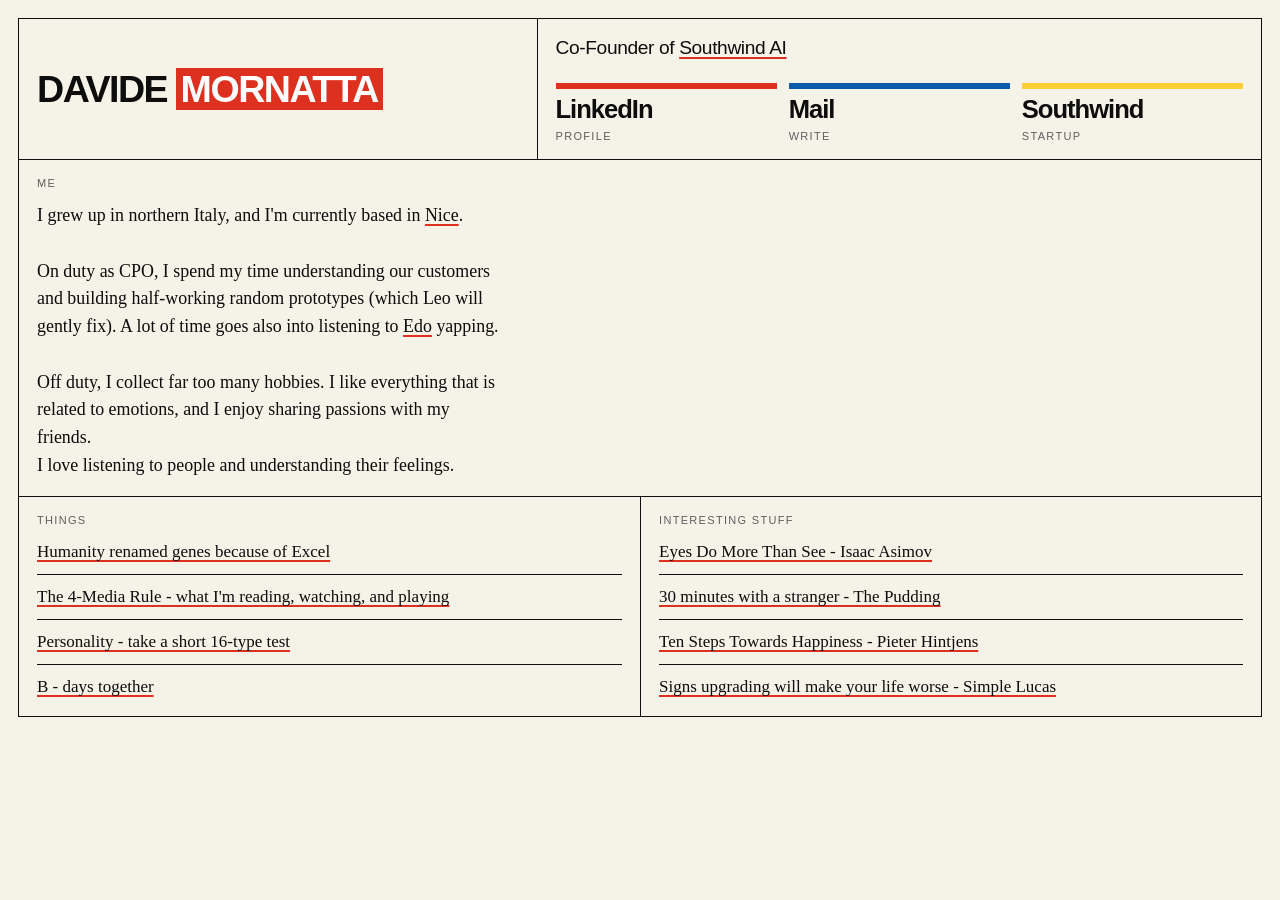
==== index.html @ 3d599c3f "Enhance personal bio in index.html by adding hyperlinks to location and references for improved inte" ====
<!DOCTYPE html>
<html lang="en">

<head>
  <meta charset="UTF-8" />
  <meta name="viewport" content="width=device-width, initial-scale=1.0" />
  <title>Davide Mornatta</title>
  <link rel="stylesheet" href="style.css" />
</head>

<body>

  <div class="board">

    <header class="cell head">
      <h1>Davide <em>Mornatta</em></h1>
    </header>

    <div class="cell fig">
      <p class="lede">Co-Founder of <a href="https://southwind.ai" target="_blank" rel="noopener">Southwind AI</a></p>
      <div class="stats">
        <a class="stat" href="https://www.linkedin.com/in/davidemornatta/" target="_blank" rel="noopener">
          <i></i>
          <b>LinkedIn</b>
          <span class="label">profile</span>
        </a>
        <a class="stat" href="mailto:davide.mornatta@southwind.ai">
          <i></i>
          <b>Mail</b>
          <span class="label">write</span>
        </a>
        <a class="stat" href="https://southwind.ai" target="_blank" rel="noopener">
          <i></i>
          <b>Southwind</b>
          <span class="label">startup</span>
        </a>
      </div>
    </div>

    <section class="cell span-12" id="me">
      <h2>Me</h2>
      <p class="me">
        I grew up in northern Italy, and I'm currently based in <a href="https://en.wikipedia.org/wiki/Nice"
          target="_blank" rel="noopener">Nice</a>. <br><br>
        On duty as CPO, I spend my time understanding our customers and building half-working random
        prototypes
        (which Leo will gently fix). A lot of time goes also into listening to <a href="https://ardoedo.it/"
          target="_blank" rel="noopener">Edo</a> yapping. <br><br>
        Off duty, I collect far too many hobbies. I like everything that is related to emotions, and I enjoy
        sharing passions with my friends. <br>
        I love listening to people and understanding their feelings.
      </p>
    </section>

    <section class="cell words" id="care">
      <h2>Things</h2>
      <ul class="care-list">
        <li><a href="excel-genes.html">Humanity renamed genes because of Excel</a></li>
        <li><a href="4media.html">The 4-Media Rule - what I'm reading, watching, and playing</a></li>
        <li><a href="personality.html">Personality - take a short 16-type test</a></li>
        <li><a href="b.html">B - days together</a></li>
      </ul>
    </section>

    <section class="cell panel" id="interesting">
      <h2>Interesting Stuff</h2>
      <ul class="care-list">
        <li><a href="http://www-graphics.stanford.edu/~tolis/toli/other/eyes.html" target="_blank" rel="noopener">Eyes
            Do More Than See - Isaac Asimov</a></li>
        <li><a href="https://pudding.cool/2025/06/hello-stranger/" target="_blank" rel="noopener">30 minutes with a
            stranger - The Pudding</a></li>
        <li><a href="http://hintjens.com/blog:99" target="_blank" rel="noopener">Ten Steps Towards Happiness - Pieter
            Hintjens</a></li>
        <li><a href="https://youtu.be/dK7YgDYlIok" target="_blank" rel="noopener">Signs upgrading will make your life
            worse - Simple Lucas</a></li>
      </ul>
    </section>

  </div>

</body>

</html>
---- style.css ----
/* Board on cream paper: grotesk for structure, Georgia for reading. */
:root {
  color-scheme: only light;
  --grotesk: "Helvetica Neue", Helvetica, Roboto, ui-sans-serif, system-ui, Arial, sans-serif;
  --serif: Georgia, "Times New Roman", serif;
  --mono: ui-monospace, "SF Mono", SFMono-Regular, Menlo, Consolas, monospace;
  --ground: #f5f2e7;
  --ink: #0d0d0d;
  --muted: #5f5f5f;
  --accent: #de301e;
  --blue: #0b5cab;
  --yellow: #ffcf33;
  --rule: 1px;
  --pad: 16px 18px;
}

*,
*::before,
*::after {
  box-sizing: border-box;
  margin: 0;
  padding: 0;
}

html {
  -webkit-text-size-adjust: 100%;
  -moz-text-size-adjust: 100%;
  text-size-adjust: 100%;
}

body {
  margin: 0;
  background: var(--ground);
  color: var(--ink);
  font: 400 17px/1.55 var(--serif);
  -webkit-font-smoothing: antialiased;
}

:focus-visible {
  outline: 3px solid var(--accent);
  outline-offset: 2px;
}

b {
  font-weight: 700;
}

/* one link rule: ink, accent as the underline */
a {
  color: inherit;
  text-decoration: underline;
  text-decoration-color: var(--accent);
  text-decoration-thickness: 1.5px;
  text-underline-offset: 3px;
  text-decoration-skip-ink: none;
}

a:hover,
a:focus-visible {
  color: var(--accent);
}

/* ---------------------------------------------------------------- the board */

.board {
  display: grid;
  grid-template-columns: repeat(12, 1fr);
  border: var(--rule) solid var(--ink);
  margin: 18px;
}

.cell {
  border-bottom: var(--rule) solid var(--ink);
  padding: var(--pad);
  min-width: 0;
  min-height: 0;
}

.board>.cell:last-child {
  border-bottom: 0;
}

.cell.head {
  grid-column: span 5;
  display: flex;
  flex-direction: column;
  justify-content: center;
}

.cell.fig {
  grid-column: span 7;
  border-left: var(--rule) solid var(--ink);
  display: flex;
  flex-direction: column;
  justify-content: center;
}

.cell.say {
  grid-column: span 5;
}

.cell.chart {
  grid-column: span 7;
  border-left: var(--rule) solid var(--ink);
}

.cell.span-12,
.board.article .cell {
  grid-column: 1 / -1;
  border-left: 0;
}

.cell.words {
  grid-column: 1 / span 6;
  border-bottom: 0;
}

.cell.panel {
  grid-column: 7 / span 6;
  border-left: var(--rule) solid var(--ink);
  border-bottom: 0;
}

.label,
.completed-date,
.result-famous-label {
  font: 500 11px/1.3 var(--grotesk);
  letter-spacing: 0.12em;
  text-transform: uppercase;
  color: var(--muted);
}

/* ---------------------------------------------------------------- type */

h1 {
  margin: 0;
  font: 700 clamp(1.45rem, 3.1vw, 2.35rem)/1.5 var(--grotesk);
  letter-spacing: -0.04em;
  text-transform: uppercase;
}

h1 em {
  font-style: normal;
  background: var(--accent);
  color: #fff;
  padding: 0 0.12em;
}

h2 {
  font: 500 11px/1.3 var(--grotesk);
  letter-spacing: 0.12em;
  text-transform: uppercase;
  color: var(--muted);
  margin: 0 0 12px;
}

.lede,
.subtitle {
  margin: 0 0 8px;
  font: 500 clamp(1rem, 1.55vw, 1.2rem)/1.35 var(--grotesk);
  letter-spacing: -0.02em;
}

.standfirst,
.me,
.rule-desc {
  margin: 0;
  max-width: 52ch;
  font: 400 clamp(1.05rem, 1.4vw, 1.15rem)/1.55 var(--serif);
}

.lede:last-child,
.subtitle:last-child {
  margin-bottom: 0;
}

.lede b {
  color: var(--accent);
  font-weight: 700;
}

/* ---------------------------------------------------------------- stats (Bauhaus primaries) */

.stats {
  display: grid;
  grid-template-columns: repeat(3, 1fr);
  gap: 12px;
  margin-top: 14px;
}

.stat {
  text-decoration: none;
  color: inherit;
}

.stat:hover,
.stat:focus-visible {
  color: inherit;
}

.stat:hover b,
.stat:focus-visible b {
  color: var(--accent);
}

.stat b {
  display: block;
  font: 700 clamp(1.05rem, 2vw, 1.6rem)/1 var(--grotesk);
  letter-spacing: -0.04em;
}

.stat .label {
  display: block;
  margin-top: 6px;
}

.stat i {
  display: block;
  width: 100%;
  height: 6px;
  margin-bottom: 8px;
}

.stat:nth-child(1) i {
  background: var(--accent);
}

.stat:nth-child(2) i {
  background: var(--blue);
}

.stat:nth-child(3) i {
  background: var(--yellow);
}

/* ---------------------------------------------------------------- lists */

.care-list,
.media-list,
.result-famous {
  list-style: none;
}

.care-list li {
  padding: 0.55rem 0;
  border-bottom: 1px solid var(--ink);
}

.care-list li:last-child {
  border-bottom: 0;
  padding-bottom: 0;
}

.care-list li:first-child {
  padding-top: 0;
}

hr {
  display: none;
}

/* ---------------------------------------------------------------- back link */

.back-link {
  font-size: 0.7em;
  text-decoration: none;
  margin-right: 0.35em;
  vertical-align: middle;
  color: var(--accent);
}

.back-link:hover {
  color: var(--ink);
}

/* ---------------------------------------------------------------- media */

.media-type,
.group-label {
  display: inline-block;
  font: 500 11px/1.3 var(--grotesk);
  letter-spacing: 0.12em;
  text-transform: uppercase;
  padding: 0.2em 0.5em;
  color: #fff;
  flex-shrink: 0;
  margin: 0;
}

.media-type.book,
.group-label.book {
  background: var(--accent);
}

.media-type.series,
.group-label.series {
  background: var(--blue);
}

.media-type.game,
.group-label.game {
  background: var(--yellow);
  color: var(--ink);
}

.current-list .media-item {
  display: flex;
  align-items: center;
  gap: 0.6rem;
  padding: 0.55rem 0;
  border-bottom: 1px solid var(--ink);
}

.current-list .media-item:last-child {
  border-bottom: none;
}

.media-title {
  font-size: 1.05rem;
}

.completed-cat {
  border-bottom: 1px solid var(--ink);
}

.completed-cat:last-child {
  border-bottom: 0;
}

.completed-cat > summary,
.completed-item > summary {
  cursor: pointer;
  list-style: none;
}

.completed-cat > summary::marker,
.completed-item > summary::marker {
  content: none;
}

.completed-cat > summary::-webkit-details-marker,
.completed-item > summary::-webkit-details-marker {
  display: none;
}

.completed-cat > summary {
  display: flex;
  align-items: center;
  gap: 0.6rem;
  padding: 0.55rem 0;
}

.completed-cat > summary::before,
.completed-item > summary::before {
  content: "+";
  font: 700 13px/1 var(--grotesk);
  flex-shrink: 0;
  width: 1em;
}

.completed-cat[open] > summary::before,
.completed-item[open] > summary::before {
  content: "−";
}

.completed-cat > .completed-list {
  padding: 0 0 0.55rem 1.6em;
}

.completed-list > li {
  padding: 0.55rem 0;
  border-bottom: 1px solid var(--ink);
}

.completed-list > li:last-child {
  border-bottom: none;
}

.completed-meta {
  display: grid;
  grid-template-columns: 1em minmax(0, 1fr) auto;
  column-gap: 0.6rem;
  align-items: baseline;
}

.completed-meta .media-title {
  min-width: 0;
}

.completed-date {
  white-space: nowrap;
}

/* ponytail: empty marker so titles without a review still sit in column 2 */
.completed-list > li.completed-item > .completed-meta::before {
  content: "";
  width: 1em;
}

.completed-comment {
  font-size: 1rem;
  color: var(--muted);
  max-width: 52ch;
  margin: 0.3rem 0 0;
}

/* ---------------------------------------------------------------- article */

.gene-list {
  list-style: none;
  font: 500 0.95rem/1.45 var(--mono);
  margin: 0.75rem 0;
  padding: 8px 12px;
  border-left: var(--rule) solid var(--accent);
}

.tldr {
  margin-top: 1.25rem;
  font-weight: 700;
  color: var(--accent);
}

.ref-list {
  font-size: 1rem;
  color: var(--muted);
  padding-left: 1.25rem;
}

.ref-list li {
  margin-bottom: 0.5rem;
}

/* ---------------------------------------------------------------- quiz */

.quiz-fieldset {
  border: none;
  padding: 0 0 1.25rem;
  margin: 0 0 1.25rem;
  border-bottom: 1px solid var(--ink);
}

.quiz-legend {
  margin-bottom: 0.75rem;
  display: block;
}

.scale-row {
  display: flex;
  align-items: center;
  gap: 0.75rem;
}

.scale-end {
  font: 500 11px/1.3 var(--grotesk);
  letter-spacing: 0.08em;
  text-transform: uppercase;
  color: var(--muted);
  white-space: nowrap;
  min-width: 7rem;
}

.scale-end:last-child {
  text-align: right;
}

.scale-options {
  display: flex;
  gap: 1.25rem;
  align-items: center;
  flex: 1;
  justify-content: center;
}

.scale-dot input[type="radio"] {
  width: 1.25rem;
  height: 1.25rem;
  accent-color: var(--accent);
  cursor: pointer;
}

.quiz-submit {
  display: inline-block;
  margin-top: 0.25rem;
  padding: 0.7em 1.4em;
  background: var(--ink);
  color: var(--ground);
  border: none;
  font: 700 13px/1 var(--grotesk);
  letter-spacing: 0.06em;
  text-transform: uppercase;
  cursor: pointer;
}

.quiz-submit:hover {
  background: var(--accent);
}

.quiz-result {
  margin-top: 1.25rem;
  padding-top: 1.25rem;
  border-top: var(--rule) solid var(--ink);
}

.quiz-result.hidden {
  display: none;
}

.result-type {
  font: 700 clamp(1.8rem, 4vw, 2.6rem)/1 var(--grotesk);
  letter-spacing: -0.04em;
  color: var(--accent);
  margin-bottom: 0.5rem;
}

.result-desc {
  color: var(--muted);
  margin-bottom: 1rem;
}

.result-famous-label {
  margin-bottom: 0.4rem;
}

.result-famous-item {
  font-size: 1rem;
  padding: 0.4rem 0;
  border-bottom: 1px solid var(--ink);
}

.result-famous-item:last-child {
  border-bottom: none;
}

/* ---------------------------------------------------------------- days together */

.together-count {
  font: 700 clamp(1.2rem, 2.4vw, 1.8rem)/1 var(--grotesk);
  letter-spacing: -0.04em;
  margin: 1rem 0;
}

.days-box {
  width: 100%;
  padding: 0.75rem;
  border: var(--rule) solid var(--ink);
  display: flex;
  flex-wrap: wrap;
  gap: 3px;
}

.day-square {
  width: 11px;
  height: 11px;
  background: var(--ink);
  flex-shrink: 0;
}

.day-square.today {
  background: var(--accent);
}

.board.article h1 {
  margin-bottom: 14px;
}

/* ---------------------------------------------------------------- stack / phone */

@media (max-width: 1079px) {

  .cell.head,
  .cell.fig,
  .cell.say,
  .cell.chart,
  .cell.words,
  .cell.panel {
    grid-column: span 12;
    grid-row: auto;
    border-left: 0;
  }

  .cell.words {
    border-bottom: var(--rule) solid var(--ink);
  }
}

@media (max-width: 700px) {
  :root {
    --pad: 14px 15px;
  }

  body {
    font-size: 16px;
  }

  .board {
    margin: 10px;
  }

  h1 {
    font-size: clamp(1.35rem, 7.2vw, 2rem);
  }

  .stats {
    grid-template-columns: 1fr;
    gap: 14px;
  }

  .stat b {
    font-size: 1.3rem;
  }

  .scale-end {
    min-width: 0;
  }

  .completed-meta {
    grid-template-columns: 1em minmax(0, 1fr);
  }

  .completed-date {
    grid-column: 2;
    justify-self: end;
  }
}
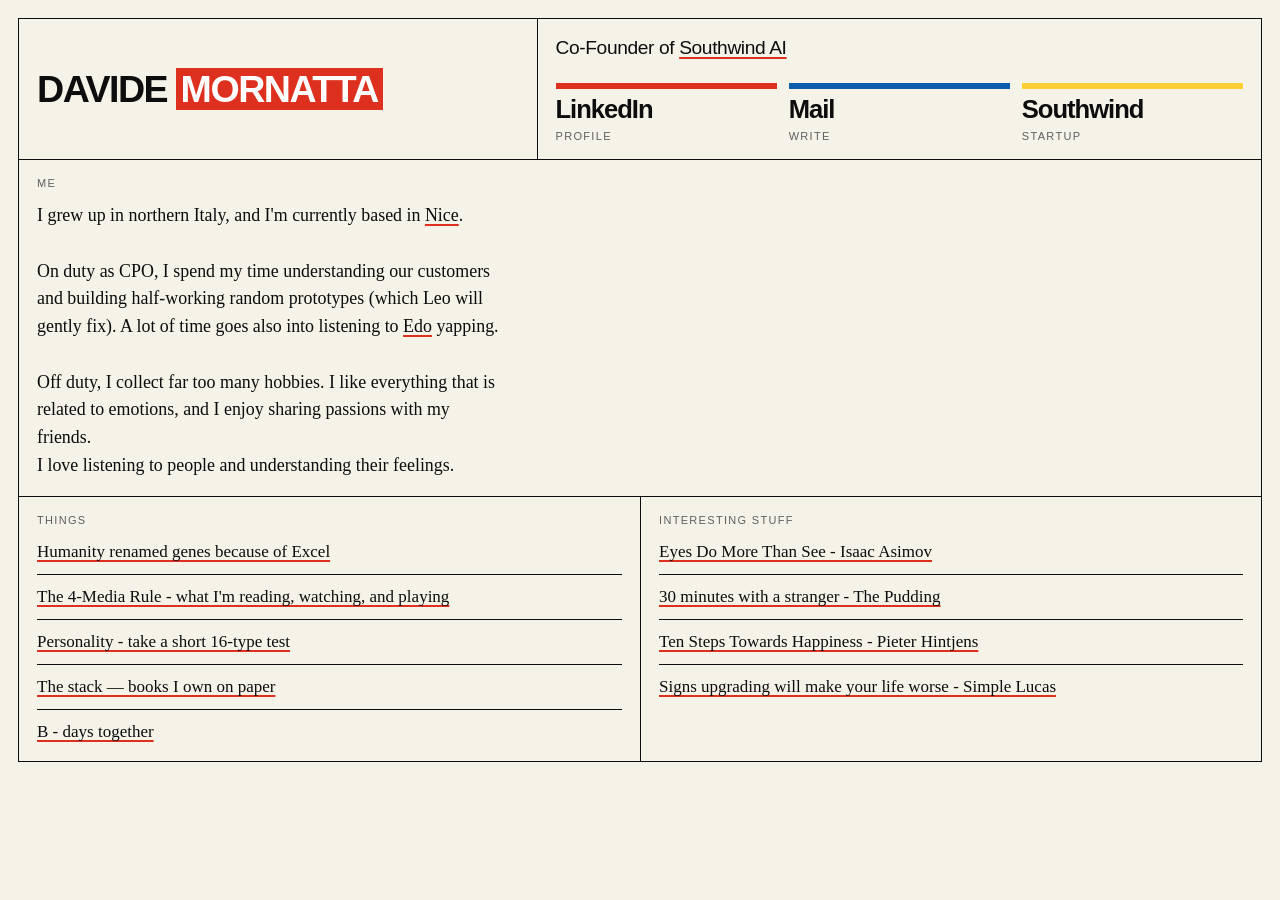
==== commit ee064472: "add book stack page" ====
--- a/index.html
+++ b/index.html
@@ -58,6 +58,7 @@
         <li><a href="excel-genes.html">Humanity renamed genes because of Excel</a></li>
         <li><a href="4media.html">The 4-Media Rule - what I'm reading, watching, and playing</a></li>
         <li><a href="personality.html">Personality - take a short 16-type test</a></li>
+        <li><a href="stack.html">The stack — books I own on paper</a></li>
         <li><a href="b.html">B - days together</a></li>
       </ul>
     </section>
--- a/style.css
+++ b/style.css
@@ -563,6 +563,62 @@
   margin-bottom: 14px;
 }
 
+/* ---------------------------------------------------------------- book stack */
+
+.stack-pile {
+  display: flex;
+  flex-direction: column;
+  align-items: center;
+  margin: 1.25rem auto 0;
+  padding: 0 2.5rem;
+  width: fit-content;
+  max-width: 100%;
+}
+
+.stack-book {
+  position: relative;
+  width: max-content;
+  min-width: 12ch;
+  max-width: 28ch;
+  padding: 0.4rem 0.9rem;
+  margin-top: -1px;
+  border: var(--rule) solid var(--ink);
+  background: var(--ground);
+  text-align: center;
+}
+
+.stack-book:first-child {
+  margin-top: 0;
+}
+
+.stack-book.thick {
+  padding-top: 1.15rem;
+  padding-bottom: 1.15rem;
+}
+
+.stack-title {
+  display: block;
+  font: 700 0.95rem/1.25 var(--grotesk);
+  letter-spacing: -0.02em;
+}
+
+.stack-author {
+  display: block;
+  margin-top: 0.15rem;
+  font: 500 11px/1.3 var(--grotesk);
+  letter-spacing: 0.12em;
+  text-transform: uppercase;
+  color: var(--muted);
+}
+
+.stack-shelf {
+  align-self: stretch;
+  height: 6px;
+  margin-top: -1px;
+  border-top: var(--rule) solid var(--ink);
+  background: var(--yellow);
+}
+
 /* ---------------------------------------------------------------- stack / phone */
 
 @media (max-width: 1079px) {
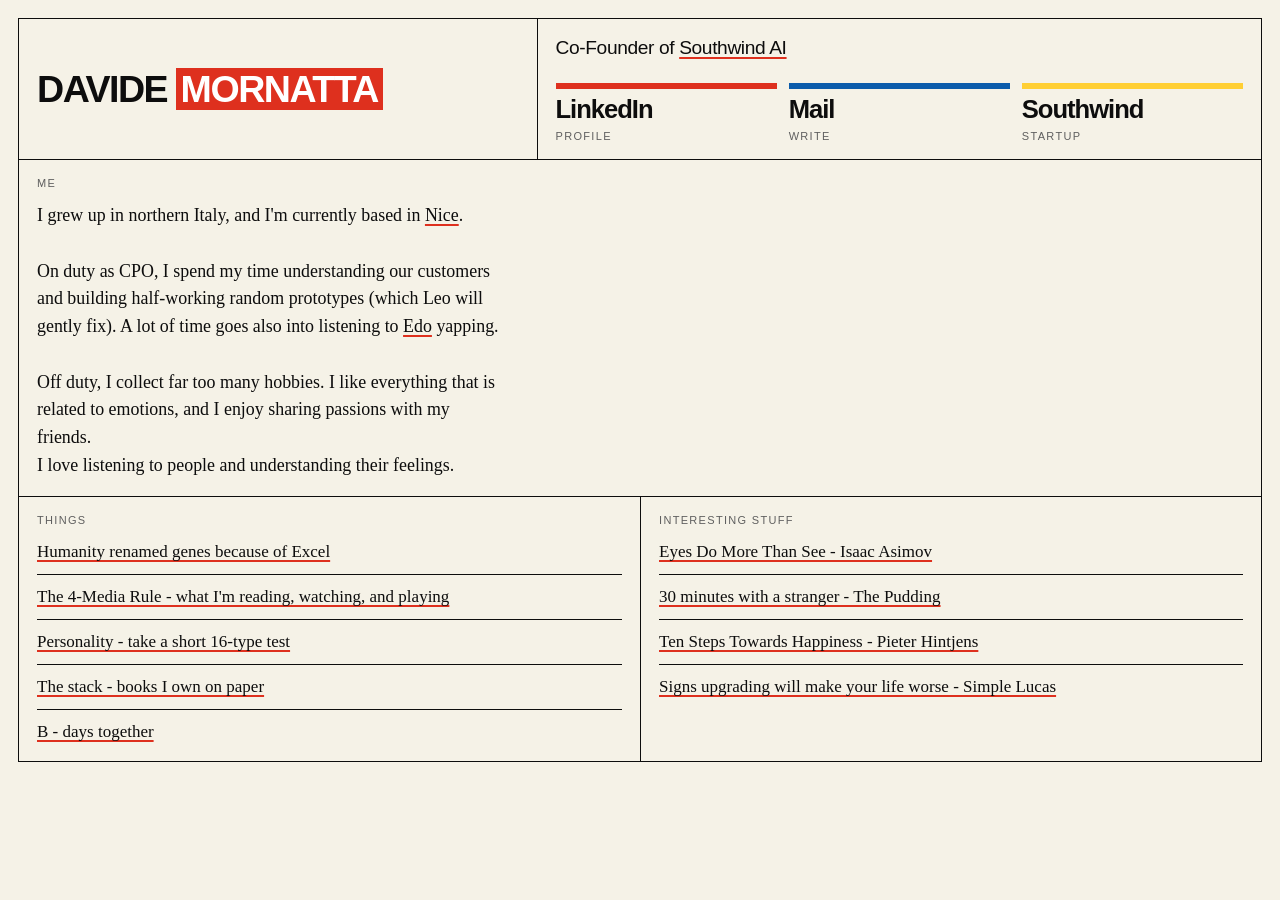
==== commit 4249843d: "Correct formatting of the link text for the book stack in index.html by replacing the em dash with a" ====
--- a/index.html
+++ b/index.html
@@ -58,7 +58,7 @@
         <li><a href="excel-genes.html">Humanity renamed genes because of Excel</a></li>
         <li><a href="4media.html">The 4-Media Rule - what I'm reading, watching, and playing</a></li>
         <li><a href="personality.html">Personality - take a short 16-type test</a></li>
-        <li><a href="stack.html">The stack — books I own on paper</a></li>
+        <li><a href="stack.html">The stack - books I own on paper</a></li>
         <li><a href="b.html">B - days together</a></li>
       </ul>
     </section>
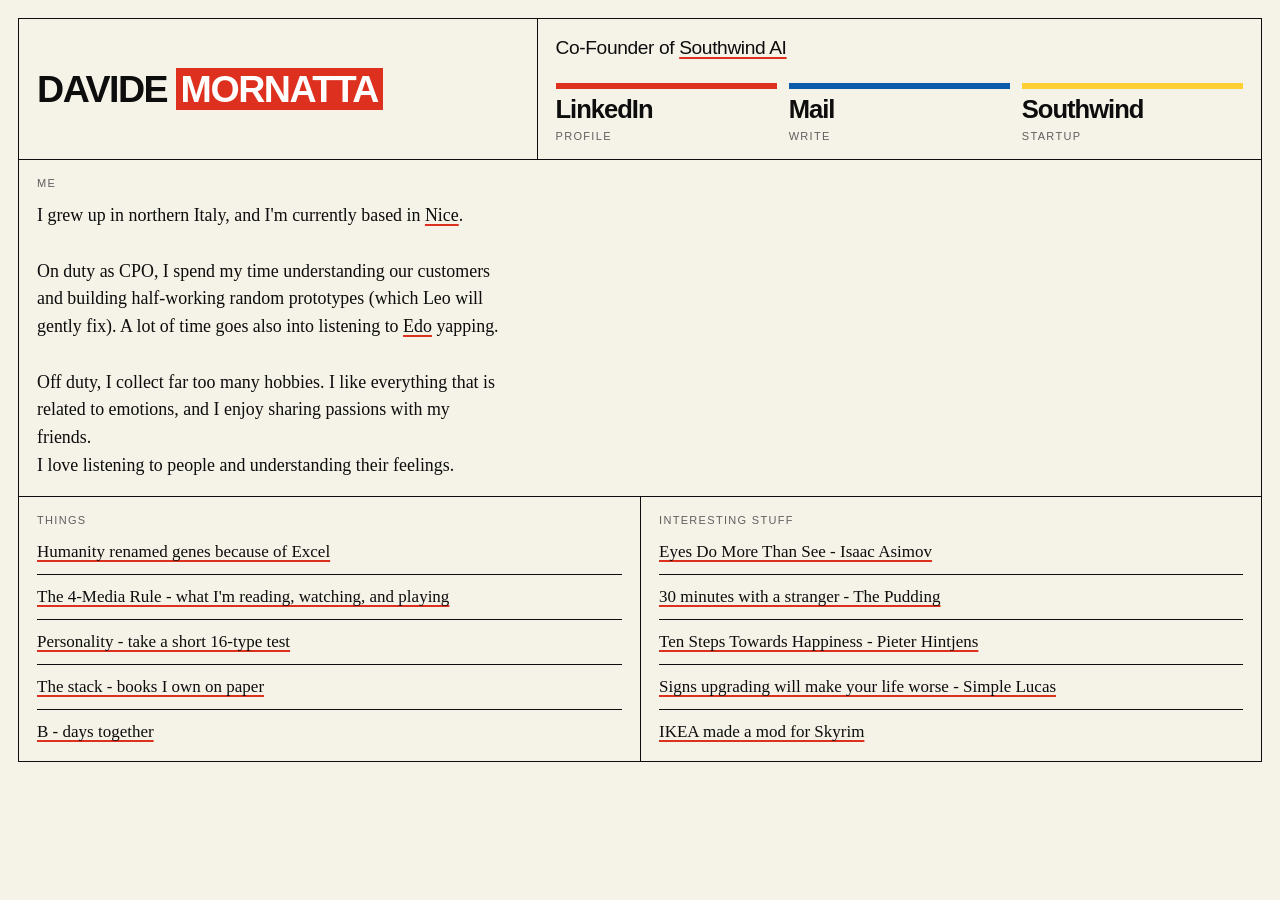
==== commit 007a877f: "add new YouTube link to index.html for "IKEA made a mod for Skyrim"" ====
--- a/index.html
+++ b/index.html
@@ -74,6 +74,8 @@
             Hintjens</a></li>
         <li><a href="https://youtu.be/dK7YgDYlIok" target="_blank" rel="noopener">Signs upgrading will make your life
             worse - Simple Lucas</a></li>
+        <li><a href="https://www.youtube.com/watch?v=iZODN0QUgjI" target="_blank" rel="noopener">IKEA made a mod for
+            Skyrim</a></li>
       </ul>
     </section>
 
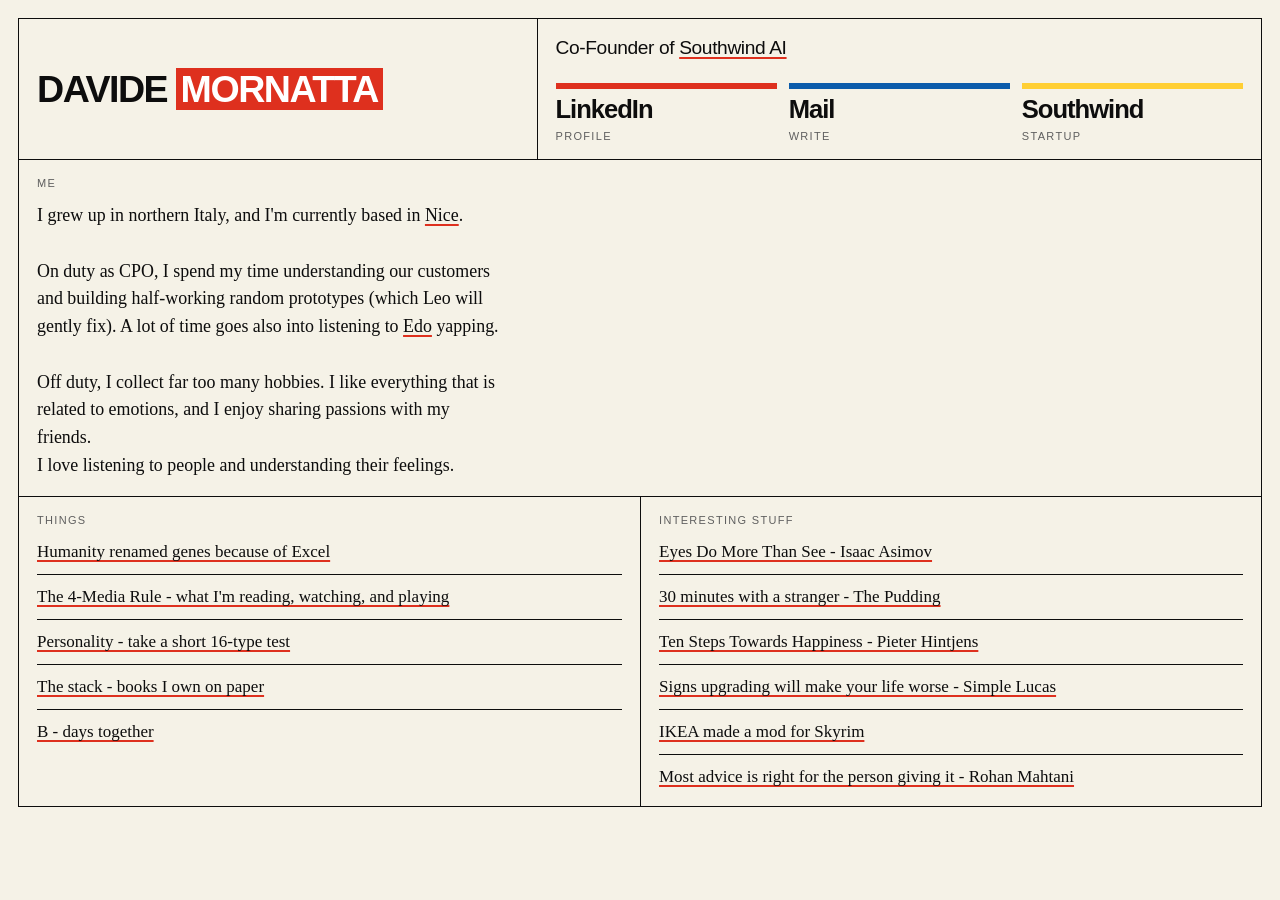
==== commit f40f7aac: "Drop Mobile Suit Gundam from the current list and add the Coached essay. Co-authored-by: Cursor <cur" ====
--- a/index.html
+++ b/index.html
@@ -76,6 +76,8 @@
             worse - Simple Lucas</a></li>
         <li><a href="https://www.youtube.com/watch?v=iZODN0QUgjI" target="_blank" rel="noopener">IKEA made a mod for
             Skyrim</a></li>
+        <li><a href="https://coached.com/essays/most-advice-is-right-for-the-person-giving-it/" target="_blank"
+            rel="noopener">Most advice is right for the person giving it - Rohan Mahtani</a></li>
       </ul>
     </section>
 
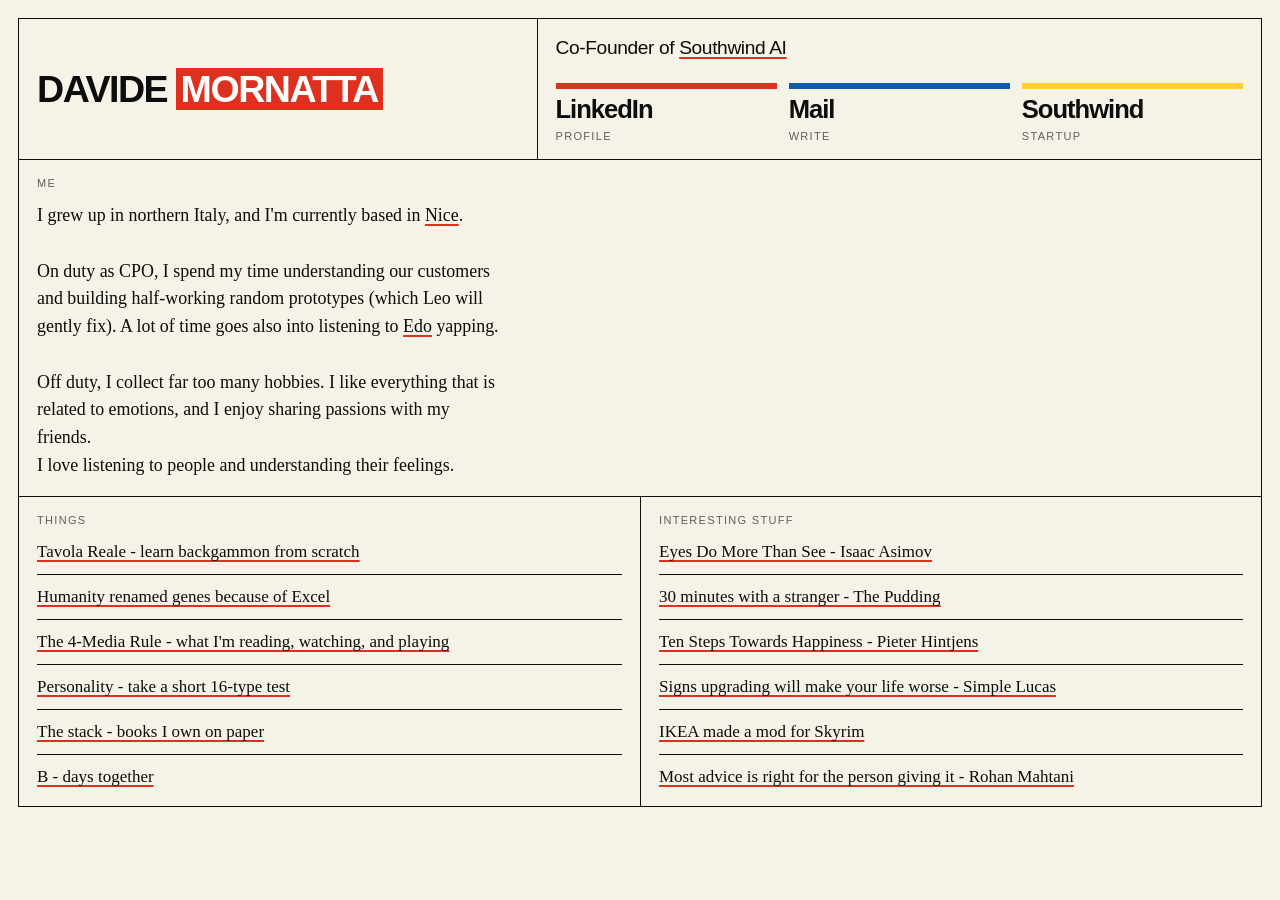
==== commit d057e161: "Add Tavola Reale, a bilingual (EN/IT) backgammon learning tool, to Things. Co-authored-by: Cursor <c" ====
--- a/index.html
+++ b/index.html
@@ -55,6 +55,7 @@
     <section class="cell words" id="care">
       <h2>Things</h2>
       <ul class="care-list">
+        <li><a href="backgammon/index.html">Tavola Reale - learn backgammon from scratch</a></li>
         <li><a href="excel-genes.html">Humanity renamed genes because of Excel</a></li>
         <li><a href="4media.html">The 4-Media Rule - what I'm reading, watching, and playing</a></li>
         <li><a href="personality.html">Personality - take a short 16-type test</a></li>
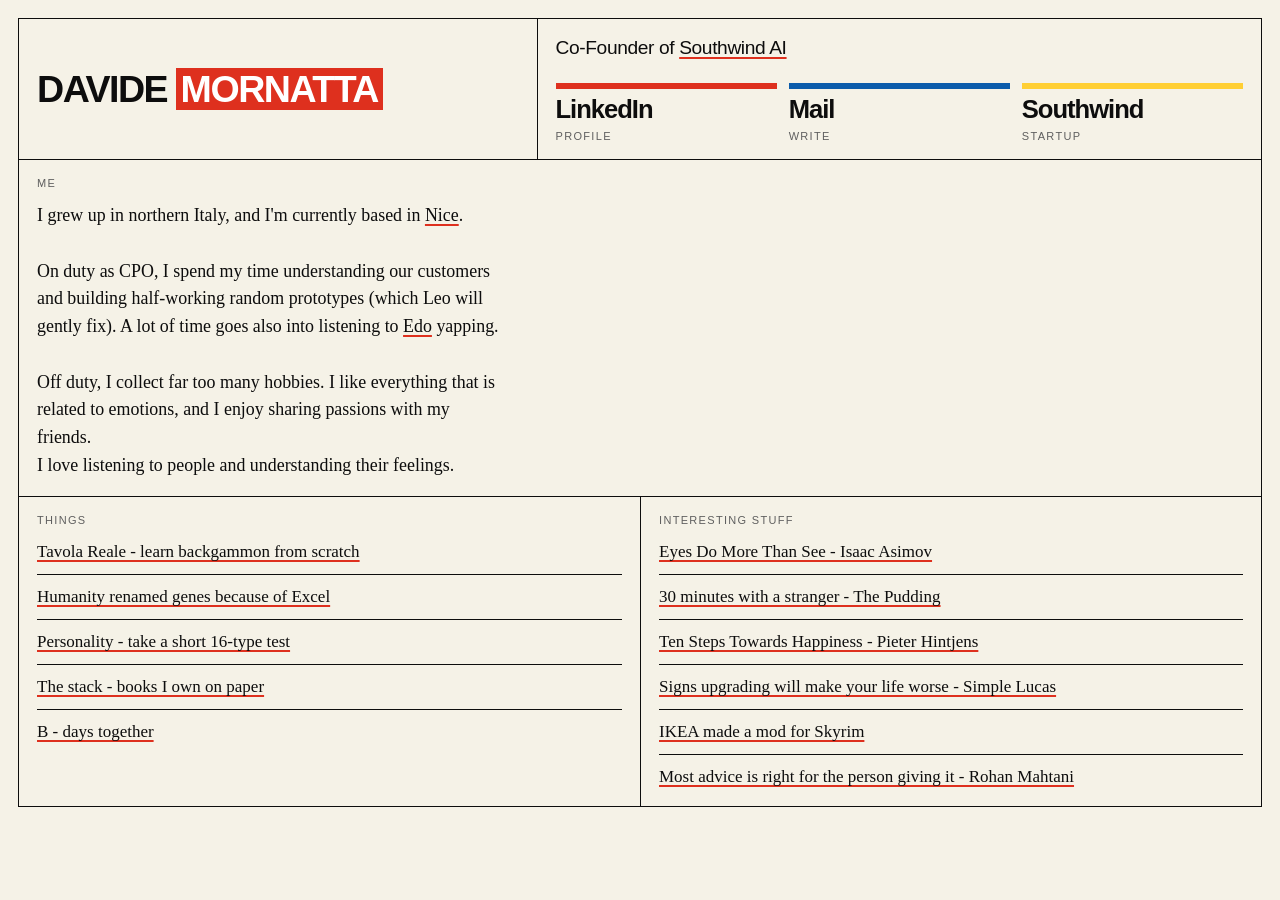
==== commit b2aa46a6: "Hide the 4-Media Rule page from the home page for now. Co-Authored-By: Claude Opus 5.5 <noreply@anth" ====
--- a/index.html
+++ b/index.html
@@ -57,7 +57,6 @@
       <ul class="care-list">
         <li><a href="backgammon/index.html">Tavola Reale - learn backgammon from scratch</a></li>
         <li><a href="excel-genes.html">Humanity renamed genes because of Excel</a></li>
-        <li><a href="4media.html">The 4-Media Rule - what I'm reading, watching, and playing</a></li>
         <li><a href="personality.html">Personality - take a short 16-type test</a></li>
         <li><a href="stack.html">The stack - books I own on paper</a></li>
         <li><a href="b.html">B - days together</a></li>
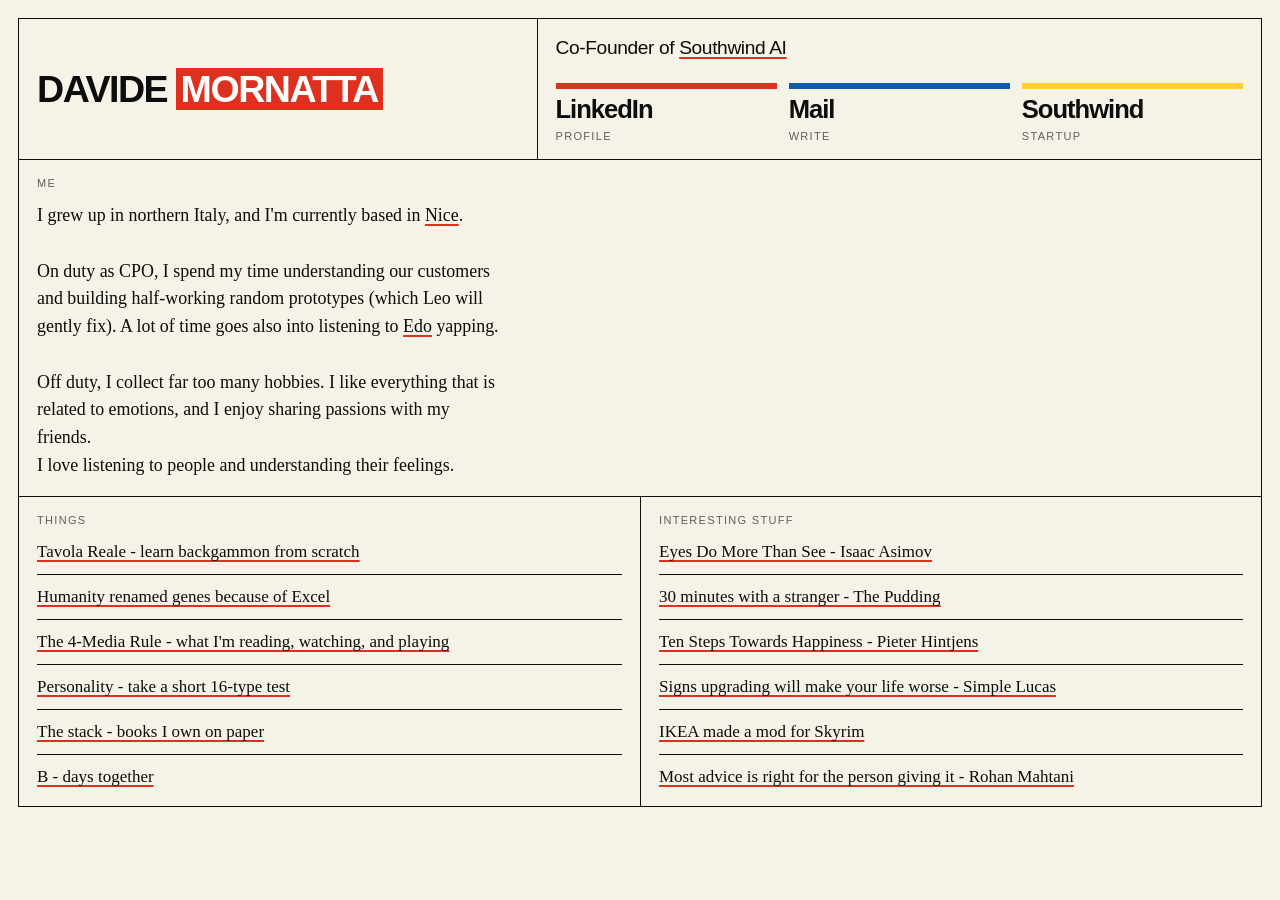
==== commit cec3c9c6: "Bring back the 4-Media Rule page with titles only. Relink it from the home page and drop noindex. Mo" ====
--- a/index.html
+++ b/index.html
@@ -57,6 +57,7 @@
       <ul class="care-list">
         <li><a href="backgammon/index.html">Tavola Reale - learn backgammon from scratch</a></li>
         <li><a href="excel-genes.html">Humanity renamed genes because of Excel</a></li>
+        <li><a href="4media.html">The 4-Media Rule - what I'm reading, watching, and playing</a></li>
         <li><a href="personality.html">Personality - take a short 16-type test</a></li>
         <li><a href="stack.html">The stack - books I own on paper</a></li>
         <li><a href="b.html">B - days together</a></li>
